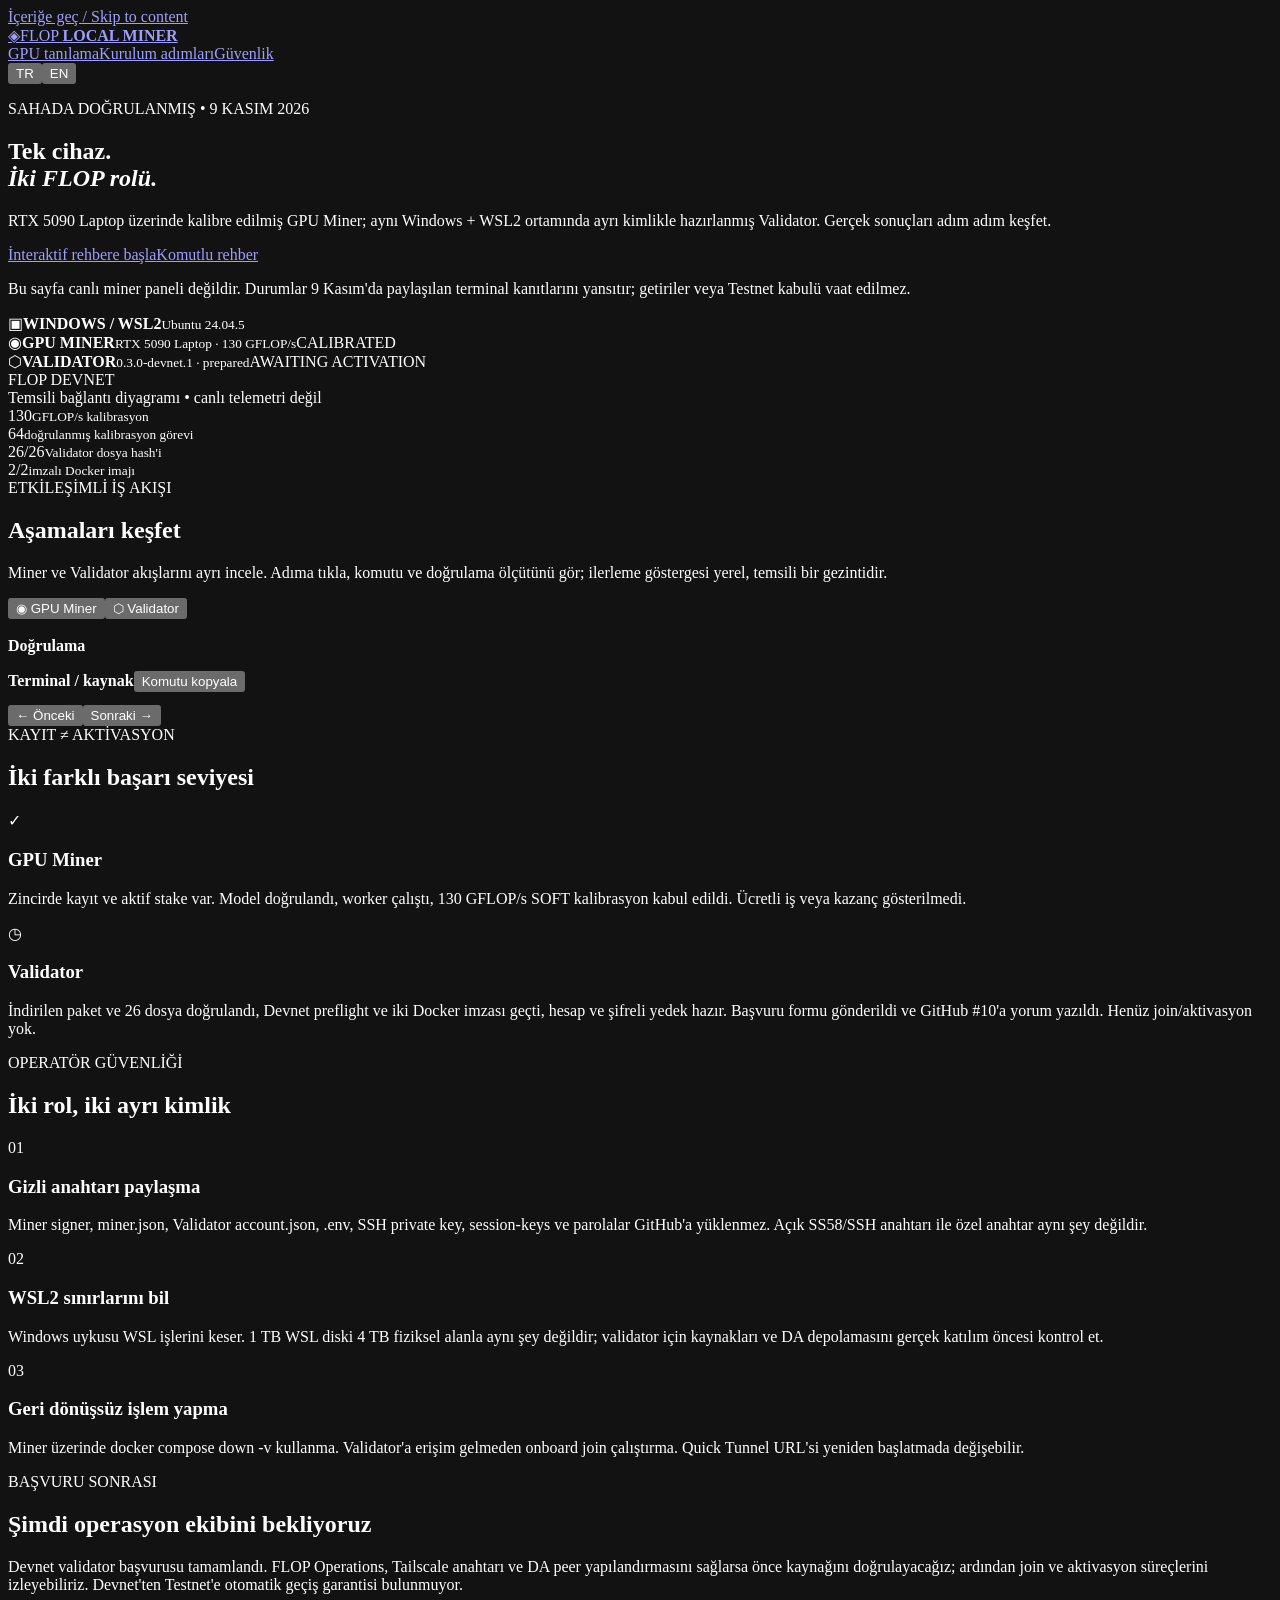
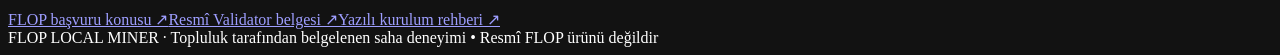
==== site/validator.html @ 60f732a5 "Add animated bilingual Miner and Validator operator journey" ====
<!doctype html>
<html lang="tr">
<head>
<meta charset="utf-8"><meta name="viewport" content="width=device-width,initial-scale=1">
<meta name="color-scheme" content="dark">
<meta name="description" content="FLOP Devnet Miner + Validator: doğrulanmış WSL2 kurulum süreci, animasyonlu iki dilli yol haritası, güvenli komutlar ve başvuru aşamaları.">
<title>FLOP Operator Journey · Miner + Validator</title>
<link rel="stylesheet" href="validator.css"><script defer src="validator.js"></script>
</head>
<body>
<a class="skip" href="#content">İçeriğe geç / Skip to content</a>
<header class="nav wrap">
  <a class="logo" href="../index.html" aria-label="FLOP Local Miner"><span class="symbol">◈</span>FLOP <b>LOCAL MINER</b></a>
  <nav aria-label="Site navigation"><a href="../index.html" data-tr="GPU tanılama" data-en="GPU diagnostics">GPU tanılama</a><a href="#journey" data-tr="Kurulum adımları" data-en="Setup steps">Kurulum adımları</a><a href="#security" data-tr="Güvenlik" data-en="Security">Güvenlik</a></nav>
  <div class="langs" role="group" aria-label="Language / Dil"><button type="button" id="tr" aria-pressed="true">TR</button><button type="button" id="en" aria-pressed="false">EN</button></div>
</header>
<main id="content">
<section class="hero wrap">
 <div class="hero-text">
 <p class="eyebrow"><span class="dot"></span><span data-tr="SAHADA DOĞRULANMIŞ • 9 KASIM 2026" data-en="FIELD EVIDENCE • NOV 9, 2026">SAHADA DOĞRULANMIŞ • 9 KASIM 2026</span></p>
 <h1><span data-tr="Tek cihaz." data-en="One machine.">Tek cihaz.</span><br><em data-tr="İki FLOP rolü." data-en="Two FLOP roles.">İki FLOP rolü.</em></h1>
 <p class="lede" data-tr="RTX 5090 Laptop üzerinde kalibre edilmiş GPU Miner; aynı Windows + WSL2 ortamında ayrı kimlikle hazırlanmış Validator. Gerçek sonuçları adım adım keşfet." data-en="A calibrated RTX 5090 Laptop GPU Miner and a separately identified Validator prepared on the same Windows + WSL2 host. Explore the actual steps and evidence.">RTX 5090 Laptop üzerinde kalibre edilmiş GPU Miner; aynı Windows + WSL2 ortamında ayrı kimlikle hazırlanmış Validator. Gerçek sonuçları adım adım keşfet.</p>
 <div class="actions"><a class="btn primary" href="#journey" data-tr="İnteraktif rehbere başla" data-en="Explore interactive guide">İnteraktif rehbere başla</a><a class="btn ghost" href="../docs/VALIDATOR-SETUP.tr.md" id="guide" data-tr="Komutlu rehber" data-en="Full command guide">Komutlu rehber</a></div>
 <p class="fine" data-tr="Bu sayfa canlı miner paneli değildir. Durumlar 9 Kasım'da paylaşılan terminal kanıtlarını yansıtır; getiriler veya Testnet kabulü vaat edilmez." data-en="This is not a live miner dashboard. Statuses reflect user-provided terminal evidence by Nov 9; neither earnings nor Testnet acceptance is promised.">Bu sayfa canlı miner paneli değildir. Durumlar 9 Kasım'da paylaşılan terminal kanıtlarını yansıtır; getiriler veya Testnet kabulü vaat edilmez.</p>
 </div>
 <div class="network-art" role="img" aria-label="Windows WSL2 flows into a GPU Miner and a separate Validator, with data paths to FLOP Devnet">
  <div class="constellation"></div>
  <div class="host node"><span class="node-icon">▣</span><b>WINDOWS / WSL2</b><small>Ubuntu 24.04.5</small></div>
  <div class="split"><span></span><span></span></div>
  <div class="operator-nodes"><div class="miner node"><span class="node-icon">◉</span><b>GPU MINER</b><small>RTX 5090 Laptop · 130 GFLOP/s</small><span class="node-state ready">CALIBRATED</span></div><div class="validator node"><span class="node-icon">⬡</span><b>VALIDATOR</b><small>0.3.0-devnet.1 · prepared</small><span class="node-state pending">AWAITING ACTIVATION</span></div></div>
  <div class="network-bottom"><span class="moving-packet"></span>FLOP DEVNET</div>
  <span class="art-foot" data-tr="Temsili bağlantı diyagramı • canlı telemetri değil" data-en="Illustrative data flow • not live telemetry">Temsili bağlantı diyagramı • canlı telemetri değil</span>
 </div>
</section>
<section class="metrics wrap" aria-label="Verified field metrics"><div><span>130</span><small>GFLOP/s <span data-tr="kalibrasyon" data-en="calibration">kalibrasyon</span></small></div><div><span>64</span><small data-tr="doğrulanmış kalibrasyon görevi" data-en="verified calibration jobs">doğrulanmış kalibrasyon görevi</small></div><div><span>26/26</span><small data-tr="Validator dosya hash'i" data-en="Validator package hashes">Validator dosya hash'i</small></div><div><span>2/2</span><small data-tr="imzalı Docker imajı" data-en="signed Docker images">imzalı Docker imajı</small></div></section>
<section class="wrap section" id="journey">
 <div class="heading"><span class="eyebrow" data-tr="ETKİLEŞİMLİ İŞ AKIŞI" data-en="INTERACTIVE WORKFLOW">ETKİLEŞİMLİ İŞ AKIŞI</span><h2 data-tr="Aşamaları keşfet" data-en="Explore the journey">Aşamaları keşfet</h2><p data-tr="Miner ve Validator akışlarını ayrı incele. Adıma tıkla, komutu ve doğrulama ölçütünü gör; ilerleme göstergesi yerel, temsili bir gezintidir." data-en="Explore Miner and Validator separately. Select a step to view commands and pass criteria. Progress is a local, illustrative walkthrough.">Miner ve Validator akışlarını ayrı incele. Adıma tıkla, komutu ve doğrulama ölçütünü gör; ilerleme göstergesi yerel, temsili bir gezintidir.</p></div>
 <div class="tabs" role="tablist" aria-label="Operator roles"><button role="tab" aria-selected="true" id="tab-miner" aria-controls="walkthrough" data-role="miner">◉ <span data-tr="GPU Miner" data-en="GPU Miner">GPU Miner</span></button><button role="tab" aria-selected="false" id="tab-validator" aria-controls="walkthrough" data-role="validator">⬡ <span data-tr="Validator" data-en="Validator">Validator</span></button></div>
 <div class="walkthrough" id="walkthrough">
   <aside class="timeline" aria-label="Setup steps"><ol id="step-list"></ol></aside>
   <article class="detail" aria-live="polite"><div class="detail-head"><span id="step-count"></span><span id="step-state"></span></div><h3 id="step-title"></h3><p id="step-desc"></p><div class="evidence"><strong data-tr="Doğrulama" data-en="Verification">Doğrulama</strong><p id="step-evidence"></p></div><div class="command-header"><strong data-tr="Terminal / kaynak" data-en="Terminal / reference">Terminal / kaynak</strong><button type="button" id="copy" data-tr="Komutu kopyala" data-en="Copy command">Komutu kopyala</button></div><pre><code id="step-code"></code></pre><div class="detail-foot"><a id="step-link" target="_blank" rel="noopener noreferrer"></a><div class="step-arrows"><button type="button" id="prev" data-tr="← Önceki" data-en="← Previous">← Önceki</button><button type="button" id="next" data-tr="Sonraki →" data-en="Next →">Sonraki →</button></div></div></article>
 </div>
</section>
<section class="section wrap difference"><div class="heading"><span class="eyebrow" data-tr="KAYIT ≠ AKTİVASYON" data-en="PREPARATION ≠ ACTIVATION">KAYIT ≠ AKTİVASYON</span><h2 data-tr="İki farklı başarı seviyesi" data-en="Two different proof levels">İki farklı başarı seviyesi</h2></div><div class="compare"><article><span class="flag green">✓</span><h3>GPU Miner</h3><p data-tr="Zincirde kayıt ve aktif stake var. Model doğrulandı, worker çalıştı, 130 GFLOP/s SOFT kalibrasyon kabul edildi. Ücretli iş veya kazanç gösterilmedi." data-en="On-chain registration and active stake, verified model, working worker and accepted 130 GFLOP/s SOFT calibration. Paid receipts and earnings were not demonstrated.">Zincirde kayıt ve aktif stake var. Model doğrulandı, worker çalıştı, 130 GFLOP/s SOFT kalibrasyon kabul edildi. Ücretli iş veya kazanç gösterilmedi.</p></article><article><span class="flag amber">◷</span><h3>Validator</h3><p data-tr="İndirilen paket ve 26 dosya doğrulandı, Devnet preflight ve iki Docker imzası geçti, hesap ve şifreli yedek hazır. Başvuru formu gönderildi ve GitHub #10'a yorum yazıldı. Henüz join/aktivasyon yok." data-en="Package and 26 file checksums verified, Devnet preflight and both Docker signatures passed, identity and encrypted backup prepared. Interest form submitted and GitHub #10 comment posted. No join or activation yet.">İndirilen paket ve 26 dosya doğrulandı, Devnet preflight ve iki Docker imzası geçti, hesap ve şifreli yedek hazır. Başvuru formu gönderildi ve GitHub #10'a yorum yazıldı. Henüz join/aktivasyon yok.</p></article></div></section>
<section class="wrap section security" id="security"><div class="heading"><span class="eyebrow" data-tr="OPERATÖR GÜVENLİĞİ" data-en="OPERATOR SECURITY">OPERATÖR GÜVENLİĞİ</span><h2 data-tr="İki rol, iki ayrı kimlik" data-en="Two roles, separate identities">İki rol, iki ayrı kimlik</h2></div><div class="safety-grid"><article><span>01</span><h3 data-tr="Gizli anahtarı paylaşma" data-en="Protect your secrets">Gizli anahtarı paylaşma</h3><p data-tr="Miner signer, miner.json, Validator account.json, .env, SSH private key, session-keys ve parolalar GitHub'a yüklenmez. Açık SS58/SSH anahtarı ile özel anahtar aynı şey değildir." data-en="Never commit miner signer, miner.json, validator account.json, .env, SSH private keys, session keys, or passwords. Public SS58/SSH keys are not private keys.">Miner signer, miner.json, Validator account.json, .env, SSH private key, session-keys ve parolalar GitHub'a yüklenmez. Açık SS58/SSH anahtarı ile özel anahtar aynı şey değildir.</p></article><article><span>02</span><h3 data-tr="WSL2 sınırlarını bil" data-en="Know WSL2 limits">WSL2 sınırlarını bil</h3><p data-tr="Windows uykusu WSL işlerini keser. 1 TB WSL diski 4 TB fiziksel alanla aynı şey değildir; validator için kaynakları ve DA depolamasını gerçek katılım öncesi kontrol et." data-en="Windows sleep interrupts WSL tasks. A 1 TB WSL filesystem is not the same as 4 TB of physical Windows storage. Check actual DA, memory and network resources before joining.">Windows uykusu WSL işlerini keser. 1 TB WSL diski 4 TB fiziksel alanla aynı şey değildir; validator için kaynakları ve DA depolamasını gerçek katılım öncesi kontrol et.</p></article><article><span>03</span><h3 data-tr="Geri dönüşsüz işlem yapma" data-en="Avoid destructive operations">Geri dönüşsüz işlem yapma</h3><p data-tr="Miner üzerinde docker compose down -v kullanma. Validator'a erişim gelmeden onboard join çalıştırma. Quick Tunnel URL'si yeniden başlatmada değişebilir." data-en="Never run docker compose down -v against the miner. Do not run onboard join before access is granted. Quick Tunnel hostnames may change on restart.">Miner üzerinde docker compose down -v kullanma. Validator'a erişim gelmeden onboard join çalıştırma. Quick Tunnel URL'si yeniden başlatmada değişebilir.</p></article></div></section>
<section class="closing wrap"><div><span class="eyebrow" data-tr="BAŞVURU SONRASI" data-en="AFTER APPLICATION">BAŞVURU SONRASI</span><h2 data-tr="Şimdi operasyon ekibini bekliyoruz" data-en="Next: operator-assisted enrollment">Şimdi operasyon ekibini bekliyoruz</h2><p data-tr="Devnet validator başvurusu tamamlandı. FLOP Operations, Tailscale anahtarı ve DA peer yapılandırmasını sağlarsa önce kaynağını doğrulayacağız; ardından join ve aktivasyon süreçlerini izleyebiliriz. Devnet'ten Testnet'e otomatik geçiş garantisi bulunmuyor." data-en="The Devnet validator application is submitted. If FLOP Operations provides Tailscale access and DA peers, verify provenance before joining. Devnet preparation does not guarantee Testnet enrollment.">Devnet validator başvurusu tamamlandı. FLOP Operations, Tailscale anahtarı ve DA peer yapılandırmasını sağlarsa önce kaynağını doğrulayacağız; ardından join ve aktivasyon süreçlerini izleyebiliriz. Devnet'ten Testnet'e otomatik geçiş garantisi bulunmuyor.</p></div><div class="cta"><a class="btn primary" href="https://github.com/flop-labs/network/issues/10" target="_blank" rel="noopener noreferrer" data-tr="FLOP başvuru konusu ↗" data-en="FLOP onboarding issue ↗">FLOP başvuru konusu ↗</a><a class="btn ghost" href="https://docs.flop.network/docs/run-validator" target="_blank" rel="noopener noreferrer" data-tr="Resmî Validator belgesi ↗" data-en="Official Validator docs ↗">Resmî Validator belgesi ↗</a><a class="btn ghost" href="../docs/VALIDATOR-SETUP.tr.md" id="closing-guide" data-tr="Yazılı kurulum rehberi ↗" data-en="Written setup guide ↗">Yazılı kurulum rehberi ↗</a></div></section>
</main><footer class="wrap">FLOP LOCAL MINER · <span data-tr="Topluluk tarafından belgelenen saha deneyimi • Resmî FLOP ürünü değildir" data-en="Community-documented field experience • Not an official FLOP product">Topluluk tarafından belgelenen saha deneyimi • Resmî FLOP ürünü değildir</span></footer>
</body></html>
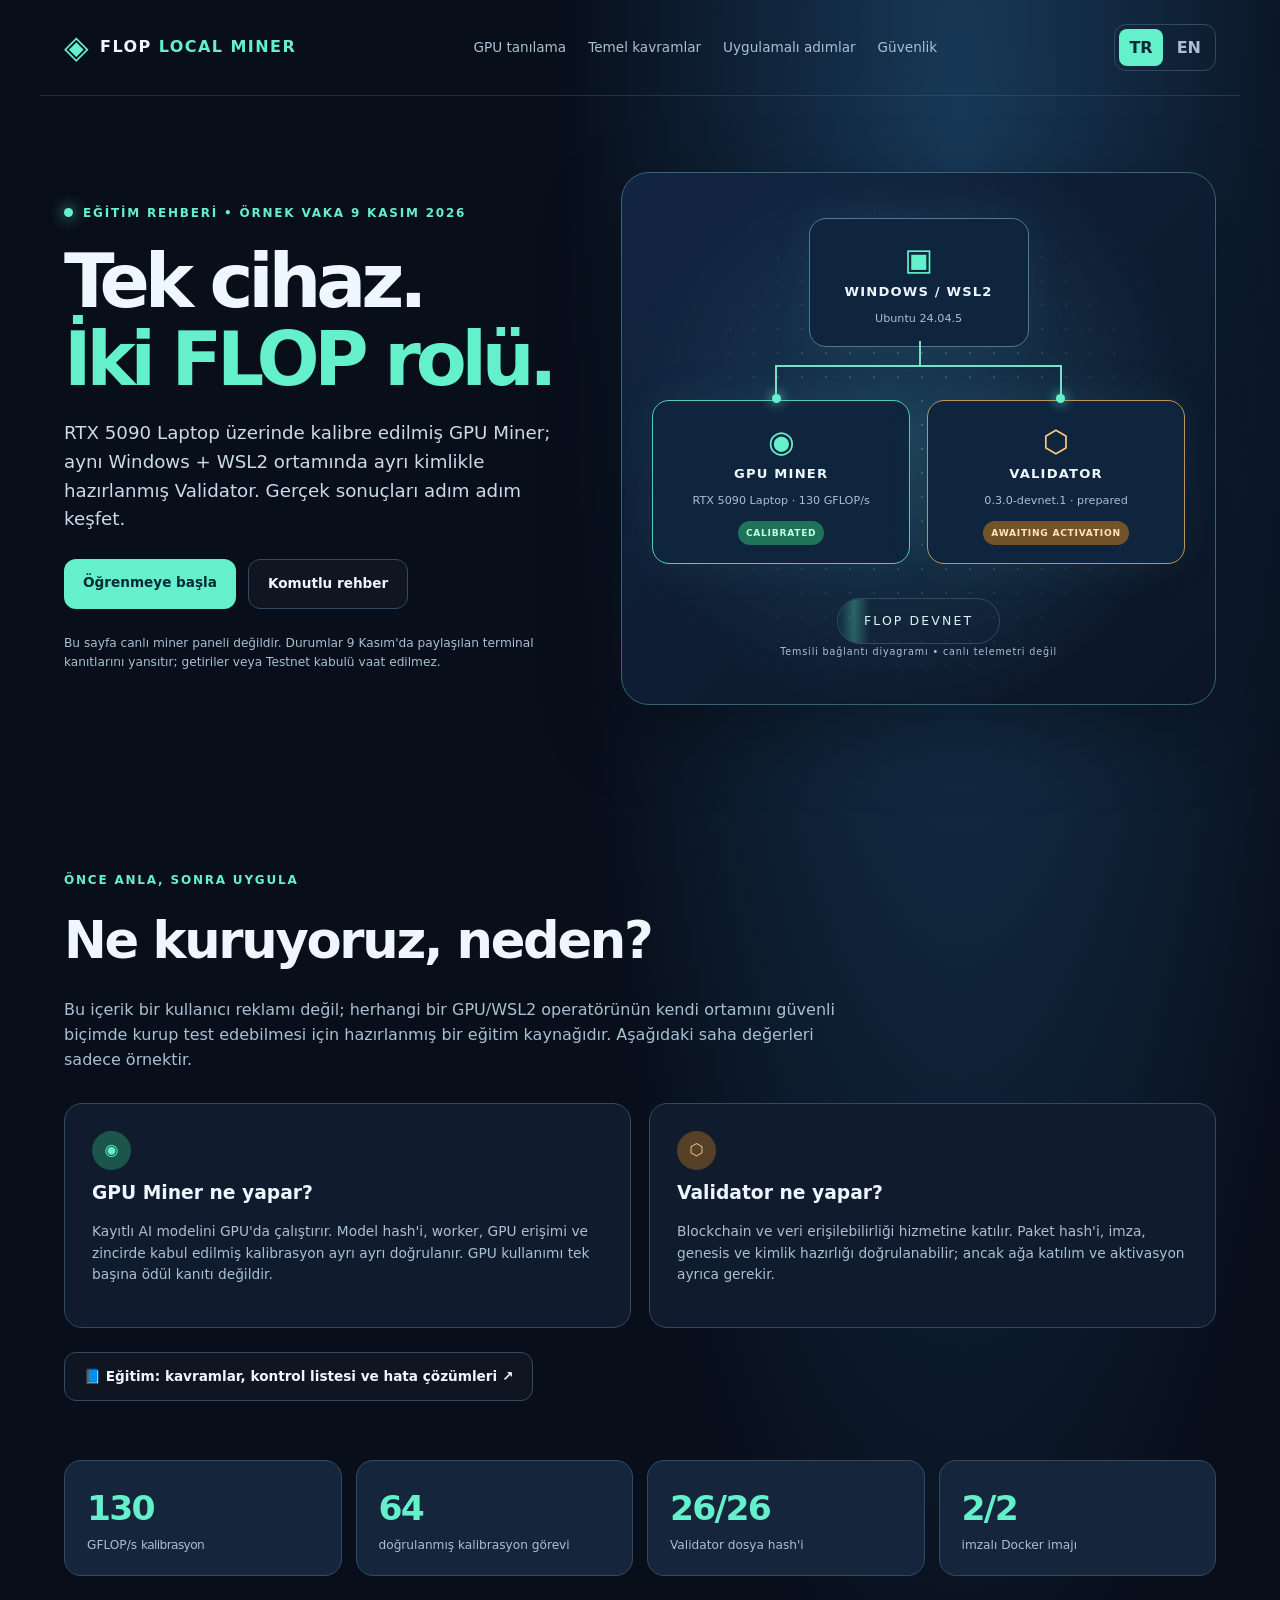
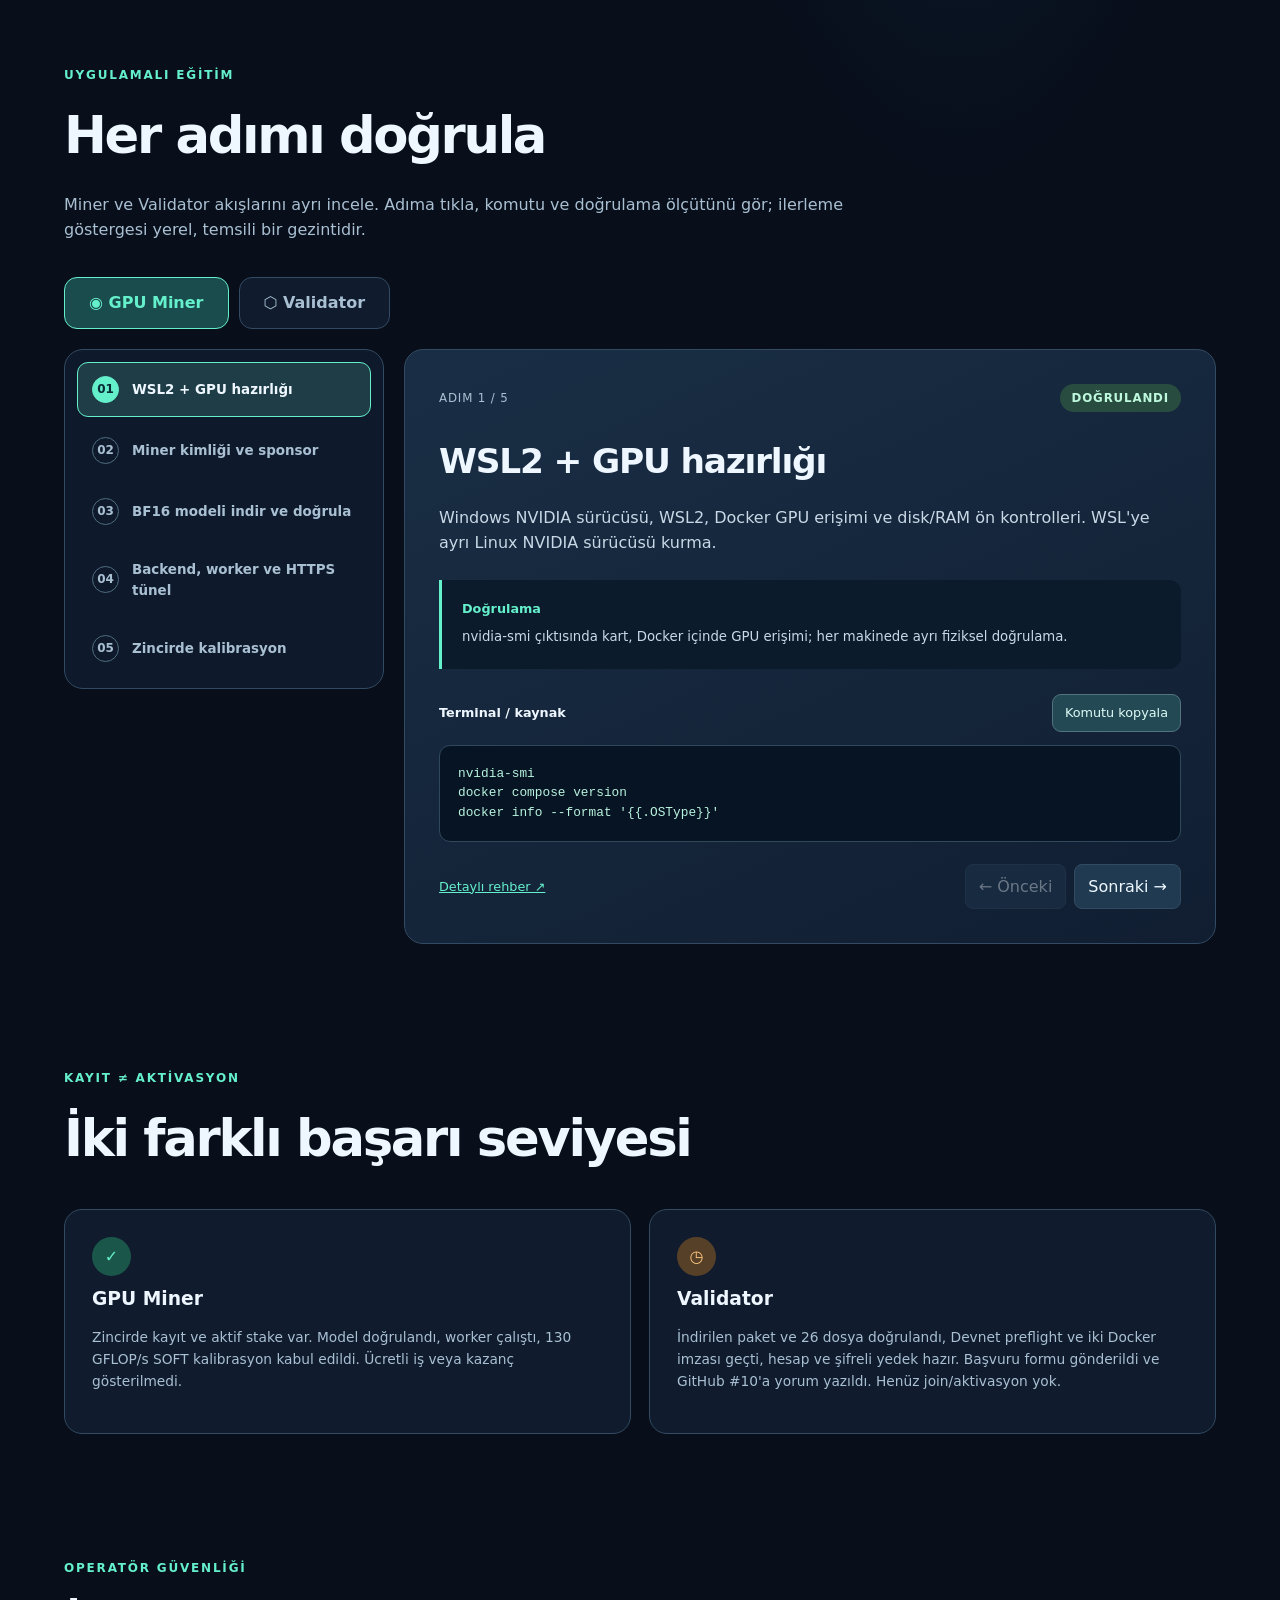
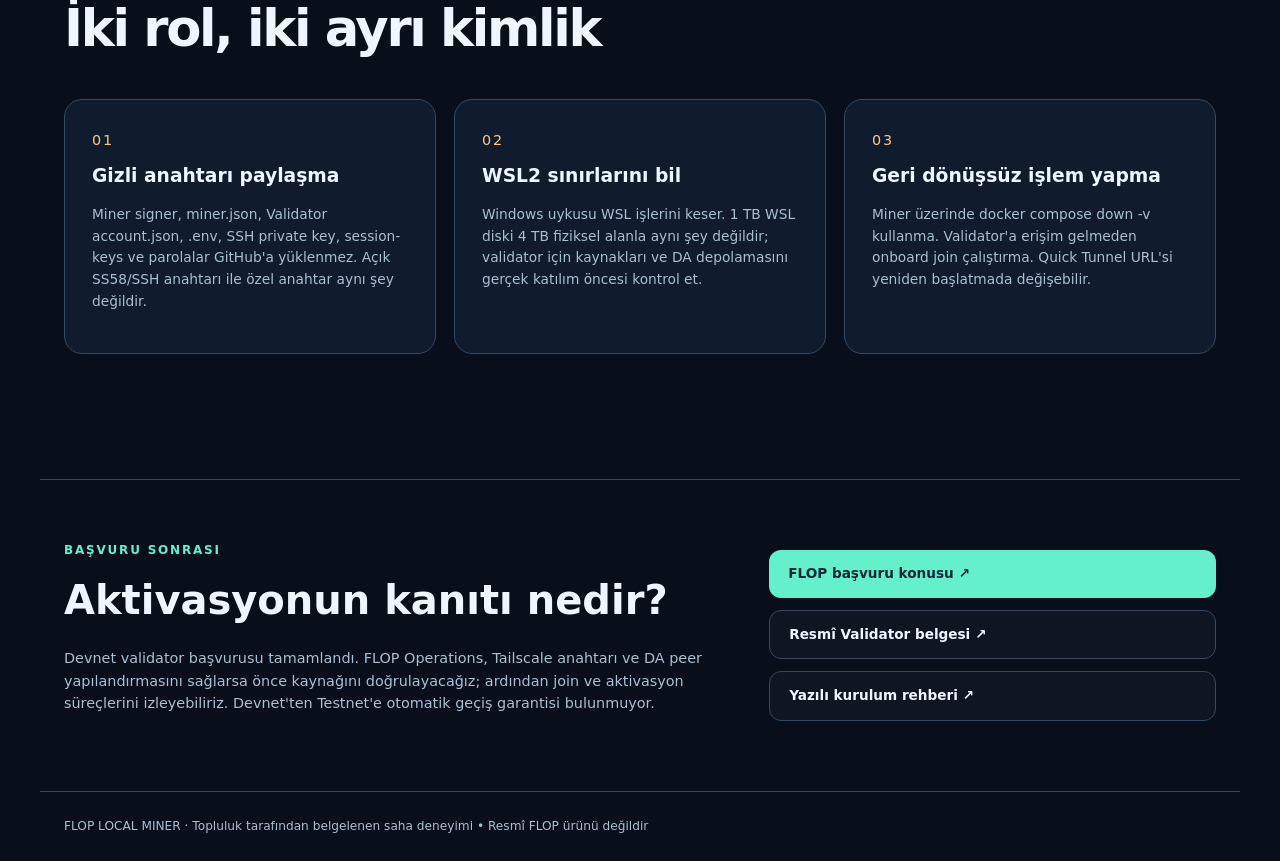
==== commit 1e3e6de3: "Reframe homepage and interactive journey as practical education" ====
--- a/site/validator.html
+++ b/site/validator.html
@@ -11,16 +11,16 @@
 <a class="skip" href="#content">İçeriğe geç / Skip to content</a>
 <header class="nav wrap">
   <a class="logo" href="../index.html" aria-label="FLOP Local Miner"><span class="symbol">◈</span>FLOP <b>LOCAL MINER</b></a>
-  <nav aria-label="Site navigation"><a href="../index.html" data-tr="GPU tanılama" data-en="GPU diagnostics">GPU tanılama</a><a href="#journey" data-tr="Kurulum adımları" data-en="Setup steps">Kurulum adımları</a><a href="#security" data-tr="Güvenlik" data-en="Security">Güvenlik</a></nav>
+  <nav aria-label="Site navigation"><a href="../index.html" data-tr="GPU tanılama" data-en="GPU diagnostics">GPU tanılama</a><a href="#concepts" data-tr="Temel kavramlar" data-en="Core concepts">Temel kavramlar</a><a href="#journey" data-tr="Uygulamalı adımlar" data-en="Practical steps">Uygulamalı adımlar</a><a href="#security" data-tr="Güvenlik" data-en="Security">Güvenlik</a></nav>
   <div class="langs" role="group" aria-label="Language / Dil"><button type="button" id="tr" aria-pressed="true">TR</button><button type="button" id="en" aria-pressed="false">EN</button></div>
 </header>
 <main id="content">
 <section class="hero wrap">
  <div class="hero-text">
- <p class="eyebrow"><span class="dot"></span><span data-tr="SAHADA DOĞRULANMIŞ • 9 KASIM 2026" data-en="FIELD EVIDENCE • NOV 9, 2026">SAHADA DOĞRULANMIŞ • 9 KASIM 2026</span></p>
+ <p class="eyebrow"><span class="dot"></span><span data-tr="EĞİTİM REHBERİ • ÖRNEK VAKA 9 KASIM 2026" data-en="LEARNING GUIDE • FIELD EXAMPLE NOV 9, 2026">SAHADA DOĞRULANMIŞ • 9 KASIM 2026</span></p>
  <h1><span data-tr="Tek cihaz." data-en="One machine.">Tek cihaz.</span><br><em data-tr="İki FLOP rolü." data-en="Two FLOP roles.">İki FLOP rolü.</em></h1>
  <p class="lede" data-tr="RTX 5090 Laptop üzerinde kalibre edilmiş GPU Miner; aynı Windows + WSL2 ortamında ayrı kimlikle hazırlanmış Validator. Gerçek sonuçları adım adım keşfet." data-en="A calibrated RTX 5090 Laptop GPU Miner and a separately identified Validator prepared on the same Windows + WSL2 host. Explore the actual steps and evidence.">RTX 5090 Laptop üzerinde kalibre edilmiş GPU Miner; aynı Windows + WSL2 ortamında ayrı kimlikle hazırlanmış Validator. Gerçek sonuçları adım adım keşfet.</p>
- <div class="actions"><a class="btn primary" href="#journey" data-tr="İnteraktif rehbere başla" data-en="Explore interactive guide">İnteraktif rehbere başla</a><a class="btn ghost" href="../docs/VALIDATOR-SETUP.tr.md" id="guide" data-tr="Komutlu rehber" data-en="Full command guide">Komutlu rehber</a></div>
+ <div class="actions"><a class="btn primary" href="#journey" data-tr="Öğrenmeye başla" data-en="Start learning">İnteraktif rehbere başla</a><a class="btn ghost" href="../docs/VALIDATOR-SETUP.tr.md" id="guide" data-tr="Komutlu rehber" data-en="Full command guide">Komutlu rehber</a></div>
  <p class="fine" data-tr="Bu sayfa canlı miner paneli değildir. Durumlar 9 Kasım'da paylaşılan terminal kanıtlarını yansıtır; getiriler veya Testnet kabulü vaat edilmez." data-en="This is not a live miner dashboard. Statuses reflect user-provided terminal evidence by Nov 9; neither earnings nor Testnet acceptance is promised.">Bu sayfa canlı miner paneli değildir. Durumlar 9 Kasım'da paylaşılan terminal kanıtlarını yansıtır; getiriler veya Testnet kabulü vaat edilmez.</p>
  </div>
  <div class="network-art" role="img" aria-label="Windows WSL2 flows into a GPU Miner and a separate Validator, with data paths to FLOP Devnet">
@@ -32,9 +32,10 @@
   <span class="art-foot" data-tr="Temsili bağlantı diyagramı • canlı telemetri değil" data-en="Illustrative data flow • not live telemetry">Temsili bağlantı diyagramı • canlı telemetri değil</span>
  </div>
 </section>
+<section class="wrap section" id="concepts"><div class="heading"><span class="eyebrow" data-tr="ÖNCE ANLA, SONRA UYGULA" data-en="UNDERSTAND BEFORE RUNNING">ÖNCE ANLA, SONRA UYGULA</span><h2 data-tr="Ne kuruyoruz, neden?" data-en="What are we building, and why?">Ne kuruyoruz, neden?</h2><p data-tr="Bu içerik bir kullanıcı reklamı değil; herhangi bir GPU/WSL2 operatörünün kendi ortamını güvenli biçimde kurup test edebilmesi için hazırlanmış bir eğitim kaynağıdır. Aşağıdaki saha değerleri sadece örnektir." data-en="This is an educational resource for any GPU/WSL2 operator, not an advertisement. Learn the rationale, safety, steps and tests. The sample metrics below come from one dated field example.">Bu içerik bir kullanıcı reklamı değil; herhangi bir GPU/WSL2 operatörünün kendi ortamını güvenli biçimde kurup test edebilmesi için hazırlanmış bir eğitim kaynağıdır. Aşağıdaki saha değerleri sadece örnektir.</p></div><div class="compare"><article><span class="flag green">◉</span><h3 data-tr="GPU Miner ne yapar?" data-en="What does a GPU Miner do?">GPU Miner ne yapar?</h3><p data-tr="Kayıtlı AI modelini GPU'da çalıştırır. Model hash'i, worker, GPU erişimi ve zincirde kabul edilmiş kalibrasyon ayrı ayrı doğrulanır. GPU kullanımı tek başına ödül kanıtı değildir." data-en="Runs a registered AI model on GPU. Model hash, worker, GPU access and finalized calibration each require separate proof. GPU activity alone is not evidence of rewards.">Kayıtlı AI modelini GPU'da çalıştırır. Model hash'i, worker, GPU erişimi ve zincirde kabul edilmiş kalibrasyon ayrı ayrı doğrulanır. GPU kullanımı tek başına ödül kanıtı değildir.</p></article><article><span class="flag amber">⬡</span><h3 data-tr="Validator ne yapar?" data-en="What does a Validator do?">Validator ne yapar?</h3><p data-tr="Blockchain ve veri erişilebilirliği hizmetine katılır. Paket hash'i, imza, genesis ve kimlik hazırlığı doğrulanabilir; ancak ağa katılım ve aktivasyon ayrıca gerekir." data-en="Participates in blockchain and data availability services. Package integrity, signatures, genesis and identity can be verified before joining; actual activation is a separate gate.">Blockchain ve veri erişilebilirliği hizmetine katılır. Paket hash'i, imza, genesis ve kimlik hazırlığı doğrulanabilir; ancak ağa katılım ve aktivasyon ayrıca gerekir.</p></article></div><p style="margin-top:1.5rem"><a class="btn ghost" id="learning-link" href="../docs/LEARNING-PATH.tr.md" data-tr="📘 Eğitim: kavramlar, kontrol listesi ve hata çözümleri ↗" data-en="📘 Learn: concepts, checks and troubleshooting ↗">📘 Eğitim: kavramlar, kontrol listesi ve hata çözümleri ↗</a></p></section>
 <section class="metrics wrap" aria-label="Verified field metrics"><div><span>130</span><small>GFLOP/s <span data-tr="kalibrasyon" data-en="calibration">kalibrasyon</span></small></div><div><span>64</span><small data-tr="doğrulanmış kalibrasyon görevi" data-en="verified calibration jobs">doğrulanmış kalibrasyon görevi</small></div><div><span>26/26</span><small data-tr="Validator dosya hash'i" data-en="Validator package hashes">Validator dosya hash'i</small></div><div><span>2/2</span><small data-tr="imzalı Docker imajı" data-en="signed Docker images">imzalı Docker imajı</small></div></section>
 <section class="wrap section" id="journey">
- <div class="heading"><span class="eyebrow" data-tr="ETKİLEŞİMLİ İŞ AKIŞI" data-en="INTERACTIVE WORKFLOW">ETKİLEŞİMLİ İŞ AKIŞI</span><h2 data-tr="Aşamaları keşfet" data-en="Explore the journey">Aşamaları keşfet</h2><p data-tr="Miner ve Validator akışlarını ayrı incele. Adıma tıkla, komutu ve doğrulama ölçütünü gör; ilerleme göstergesi yerel, temsili bir gezintidir." data-en="Explore Miner and Validator separately. Select a step to view commands and pass criteria. Progress is a local, illustrative walkthrough.">Miner ve Validator akışlarını ayrı incele. Adıma tıkla, komutu ve doğrulama ölçütünü gör; ilerleme göstergesi yerel, temsili bir gezintidir.</p></div>
+ <div class="heading"><span class="eyebrow" data-tr="UYGULAMALI EĞİTİM" data-en="HANDS-ON LEARNING">ETKİLEŞİMLİ İŞ AKIŞI</span><h2 data-tr="Her adımı doğrula" data-en="Verify each step">Aşamaları keşfet</h2><p data-tr="Miner ve Validator akışlarını ayrı incele. Adıma tıkla, komutu ve doğrulama ölçütünü gör; ilerleme göstergesi yerel, temsili bir gezintidir." data-en="Explore Miner and Validator separately. Select a step to view commands and pass criteria. Progress is a local, illustrative walkthrough.">Miner ve Validator akışlarını ayrı incele. Adıma tıkla, komutu ve doğrulama ölçütünü gör; ilerleme göstergesi yerel, temsili bir gezintidir.</p></div>
  <div class="tabs" role="tablist" aria-label="Operator roles"><button role="tab" aria-selected="true" id="tab-miner" aria-controls="walkthrough" data-role="miner">◉ <span data-tr="GPU Miner" data-en="GPU Miner">GPU Miner</span></button><button role="tab" aria-selected="false" id="tab-validator" aria-controls="walkthrough" data-role="validator">⬡ <span data-tr="Validator" data-en="Validator">Validator</span></button></div>
  <div class="walkthrough" id="walkthrough">
    <aside class="timeline" aria-label="Setup steps"><ol id="step-list"></ol></aside>
@@ -43,6 +44,6 @@
 </section>
 <section class="section wrap difference"><div class="heading"><span class="eyebrow" data-tr="KAYIT ≠ AKTİVASYON" data-en="PREPARATION ≠ ACTIVATION">KAYIT ≠ AKTİVASYON</span><h2 data-tr="İki farklı başarı seviyesi" data-en="Two different proof levels">İki farklı başarı seviyesi</h2></div><div class="compare"><article><span class="flag green">✓</span><h3>GPU Miner</h3><p data-tr="Zincirde kayıt ve aktif stake var. Model doğrulandı, worker çalıştı, 130 GFLOP/s SOFT kalibrasyon kabul edildi. Ücretli iş veya kazanç gösterilmedi." data-en="On-chain registration and active stake, verified model, working worker and accepted 130 GFLOP/s SOFT calibration. Paid receipts and earnings were not demonstrated.">Zincirde kayıt ve aktif stake var. Model doğrulandı, worker çalıştı, 130 GFLOP/s SOFT kalibrasyon kabul edildi. Ücretli iş veya kazanç gösterilmedi.</p></article><article><span class="flag amber">◷</span><h3>Validator</h3><p data-tr="İndirilen paket ve 26 dosya doğrulandı, Devnet preflight ve iki Docker imzası geçti, hesap ve şifreli yedek hazır. Başvuru formu gönderildi ve GitHub #10'a yorum yazıldı. Henüz join/aktivasyon yok." data-en="Package and 26 file checksums verified, Devnet preflight and both Docker signatures passed, identity and encrypted backup prepared. Interest form submitted and GitHub #10 comment posted. No join or activation yet.">İndirilen paket ve 26 dosya doğrulandı, Devnet preflight ve iki Docker imzası geçti, hesap ve şifreli yedek hazır. Başvuru formu gönderildi ve GitHub #10'a yorum yazıldı. Henüz join/aktivasyon yok.</p></article></div></section>
 <section class="wrap section security" id="security"><div class="heading"><span class="eyebrow" data-tr="OPERATÖR GÜVENLİĞİ" data-en="OPERATOR SECURITY">OPERATÖR GÜVENLİĞİ</span><h2 data-tr="İki rol, iki ayrı kimlik" data-en="Two roles, separate identities">İki rol, iki ayrı kimlik</h2></div><div class="safety-grid"><article><span>01</span><h3 data-tr="Gizli anahtarı paylaşma" data-en="Protect your secrets">Gizli anahtarı paylaşma</h3><p data-tr="Miner signer, miner.json, Validator account.json, .env, SSH private key, session-keys ve parolalar GitHub'a yüklenmez. Açık SS58/SSH anahtarı ile özel anahtar aynı şey değildir." data-en="Never commit miner signer, miner.json, validator account.json, .env, SSH private keys, session keys, or passwords. Public SS58/SSH keys are not private keys.">Miner signer, miner.json, Validator account.json, .env, SSH private key, session-keys ve parolalar GitHub'a yüklenmez. Açık SS58/SSH anahtarı ile özel anahtar aynı şey değildir.</p></article><article><span>02</span><h3 data-tr="WSL2 sınırlarını bil" data-en="Know WSL2 limits">WSL2 sınırlarını bil</h3><p data-tr="Windows uykusu WSL işlerini keser. 1 TB WSL diski 4 TB fiziksel alanla aynı şey değildir; validator için kaynakları ve DA depolamasını gerçek katılım öncesi kontrol et." data-en="Windows sleep interrupts WSL tasks. A 1 TB WSL filesystem is not the same as 4 TB of physical Windows storage. Check actual DA, memory and network resources before joining.">Windows uykusu WSL işlerini keser. 1 TB WSL diski 4 TB fiziksel alanla aynı şey değildir; validator için kaynakları ve DA depolamasını gerçek katılım öncesi kontrol et.</p></article><article><span>03</span><h3 data-tr="Geri dönüşsüz işlem yapma" data-en="Avoid destructive operations">Geri dönüşsüz işlem yapma</h3><p data-tr="Miner üzerinde docker compose down -v kullanma. Validator'a erişim gelmeden onboard join çalıştırma. Quick Tunnel URL'si yeniden başlatmada değişebilir." data-en="Never run docker compose down -v against the miner. Do not run onboard join before access is granted. Quick Tunnel hostnames may change on restart.">Miner üzerinde docker compose down -v kullanma. Validator'a erişim gelmeden onboard join çalıştırma. Quick Tunnel URL'si yeniden başlatmada değişebilir.</p></article></div></section>
-<section class="closing wrap"><div><span class="eyebrow" data-tr="BAŞVURU SONRASI" data-en="AFTER APPLICATION">BAŞVURU SONRASI</span><h2 data-tr="Şimdi operasyon ekibini bekliyoruz" data-en="Next: operator-assisted enrollment">Şimdi operasyon ekibini bekliyoruz</h2><p data-tr="Devnet validator başvurusu tamamlandı. FLOP Operations, Tailscale anahtarı ve DA peer yapılandırmasını sağlarsa önce kaynağını doğrulayacağız; ardından join ve aktivasyon süreçlerini izleyebiliriz. Devnet'ten Testnet'e otomatik geçiş garantisi bulunmuyor." data-en="The Devnet validator application is submitted. If FLOP Operations provides Tailscale access and DA peers, verify provenance before joining. Devnet preparation does not guarantee Testnet enrollment.">Devnet validator başvurusu tamamlandı. FLOP Operations, Tailscale anahtarı ve DA peer yapılandırmasını sağlarsa önce kaynağını doğrulayacağız; ardından join ve aktivasyon süreçlerini izleyebiliriz. Devnet'ten Testnet'e otomatik geçiş garantisi bulunmuyor.</p></div><div class="cta"><a class="btn primary" href="https://github.com/flop-labs/network/issues/10" target="_blank" rel="noopener noreferrer" data-tr="FLOP başvuru konusu ↗" data-en="FLOP onboarding issue ↗">FLOP başvuru konusu ↗</a><a class="btn ghost" href="https://docs.flop.network/docs/run-validator" target="_blank" rel="noopener noreferrer" data-tr="Resmî Validator belgesi ↗" data-en="Official Validator docs ↗">Resmî Validator belgesi ↗</a><a class="btn ghost" href="../docs/VALIDATOR-SETUP.tr.md" id="closing-guide" data-tr="Yazılı kurulum rehberi ↗" data-en="Written setup guide ↗">Yazılı kurulum rehberi ↗</a></div></section>
+<section class="closing wrap"><div><span class="eyebrow" data-tr="BAŞVURU SONRASI" data-en="AFTER APPLICATION">BAŞVURU SONRASI</span><h2 data-tr="Aktivasyonun kanıtı nedir?" data-en="What proves activation?">Şimdi operasyon ekibini bekliyoruz</h2><p data-tr="Devnet validator başvurusu tamamlandı. FLOP Operations, Tailscale anahtarı ve DA peer yapılandırmasını sağlarsa önce kaynağını doğrulayacağız; ardından join ve aktivasyon süreçlerini izleyebiliriz. Devnet'ten Testnet'e otomatik geçiş garantisi bulunmuyor." data-en="The Devnet validator application is submitted. If FLOP Operations provides Tailscale access and DA peers, verify provenance before joining. Devnet preparation does not guarantee Testnet enrollment.">Devnet validator başvurusu tamamlandı. FLOP Operations, Tailscale anahtarı ve DA peer yapılandırmasını sağlarsa önce kaynağını doğrulayacağız; ardından join ve aktivasyon süreçlerini izleyebiliriz. Devnet'ten Testnet'e otomatik geçiş garantisi bulunmuyor.</p></div><div class="cta"><a class="btn primary" href="https://github.com/flop-labs/network/issues/10" target="_blank" rel="noopener noreferrer" data-tr="FLOP başvuru konusu ↗" data-en="FLOP onboarding issue ↗">FLOP başvuru konusu ↗</a><a class="btn ghost" href="https://docs.flop.network/docs/run-validator" target="_blank" rel="noopener noreferrer" data-tr="Resmî Validator belgesi ↗" data-en="Official Validator docs ↗">Resmî Validator belgesi ↗</a><a class="btn ghost" href="../docs/VALIDATOR-SETUP.tr.md" id="closing-guide" data-tr="Yazılı kurulum rehberi ↗" data-en="Written setup guide ↗">Yazılı kurulum rehberi ↗</a></div></section>
 </main><footer class="wrap">FLOP LOCAL MINER · <span data-tr="Topluluk tarafından belgelenen saha deneyimi • Resmî FLOP ürünü değildir" data-en="Community-documented field experience • Not an official FLOP product">Topluluk tarafından belgelenen saha deneyimi • Resmî FLOP ürünü değildir</span></footer>
 </body></html>
--- a/site/validator.css
+++ b/site/validator.css
@@ -0,0 +1 @@
+:root{--bg:#080e1a;--card:#101b2e;--card2:#15243b;--ink:#eef7ff;--muted:#a9c0d3;--line:#324b62;--mint:#65f0cc;--gold:#ffc781;--blue:#87b7ff;font-family:Inter,Segoe UI,system-ui,sans-serif;color-scheme:dark}*{box-sizing:border-box}html{scroll-behavior:smooth;scroll-padding-top:2rem}body{margin:0;background:radial-gradient(ellipse at 75% 3%,#173958 0%,transparent 30%),var(--bg);color:var(--ink);line-height:1.58}a{color:inherit}button{font:inherit;cursor:pointer}button:focus-visible,a:focus-visible{outline:3px solid var(--gold);outline-offset:4px}.wrap{max-width:1200px;margin:auto;padding-inline:24px}.skip{position:absolute;top:-80px;left:1rem;background:var(--mint);color:#02182a;padding:.5rem;z-index:9}.skip:focus{top:1rem}.nav{display:flex;justify-content:space-between;align-items:center;gap:18px;padding-block:22px;border-bottom:1px solid #43607f66}.logo{text-decoration:none;letter-spacing:.09em;font-weight:650;white-space:nowrap}.logo b,.symbol{color:var(--mint)}.symbol{font-size:2rem;vertical-align:middle;margin-right:10px}.nav nav{display:flex;gap:22px;flex-wrap:wrap}.nav nav a{font-size:.85rem;text-decoration:none;color:var(--muted)}.nav nav a:hover{color:var(--mint)}.langs{display:flex;gap:4px;border:1px solid var(--line);padding:4px;border-radius:12px}.langs button{border:0;color:var(--muted);background:none;padding:6px 10px;border-radius:8px;font-weight:bold}.langs button[aria-pressed=true]{background:var(--mint);color:#09263c}.hero{display:grid;grid-template-columns:1fr 1.15fr;align-items:center;gap:40px;min-height:610px;padding-block:76px}.eyebrow{display:block;font-size:.75rem;letter-spacing:.15em;font-weight:750;color:var(--mint);text-transform:uppercase}.dot{display:inline-block;width:9px;height:9px;border-radius:50%;background:var(--mint);box-shadow:0 0 15px var(--mint);animation:blink 2.5s infinite;margin-right:10px}.hero h1{font-size:clamp(3.2rem,5.8vw,5.9rem);line-height:1.05;letter-spacing:-.07em;margin:20px 0}.hero h1 em{font-style:normal;color:var(--mint)}.lede{font-size:1.14rem;color:#cbdbe8;max-width:580px}.fine{font-size:.76rem;color:var(--muted);max-width:550px}.actions,.cta{display:flex;gap:12px;flex-wrap:wrap;margin-block:25px}.btn{display:inline-flex;padding:13px 19px;border-radius:12px;font-size:.85rem;font-weight:750;text-decoration:none;transition:transform .2s}.btn:hover{transform:translateY(-3px)}.primary{background:var(--mint);color:#0a2836}.ghost{border:1px solid var(--line);background:#ffffff08}.network-art{position:relative;isolation:isolate;min-height:500px;padding:45px 30px;background:radial-gradient(circle at 48% 48%,#1f4861bb,transparent 70%),linear-gradient(135deg,#122541,#0b1525);border:1px solid #3a6277;border-radius:28px;display:flex;flex-direction:column;align-items:center;justify-content:space-between;overflow:hidden;box-shadow:0 26px 80px #0005}.constellation{position:absolute;inset:0;z-index:-1;opacity:.5;background-image:radial-gradient(#5d96bc 1px,transparent 1px);background-size:24px 24px;mask-image:radial-gradient(circle,black,transparent 70%)}.node{border-radius:17px;padding:18px 20px;text-align:center;border:1px solid #4c7b92;background:#0f253d;box-shadow:0 0 45px #52bfc015;min-width:170px}.node b{display:block;letter-spacing:.09em;font-size:.82rem}.node small{display:block;color:var(--muted);font-size:.7rem;margin-top:7px}.node-icon{display:block;font-size:1.9rem;color:var(--mint);line-height:1.5;animation:float 4s ease-in-out infinite}.host{min-width:220px}.split{width:54%;height:35px;border-top:2px solid #78dec5;border-left:2px solid #78dec5;border-right:2px solid #78dec5;position:relative;margin-top:18px}.split:before{content:'';position:absolute;width:2px;height:26px;left:50%;top:-26px;background:#78dec5}.split span{position:absolute;width:9px;height:9px;background:var(--mint);border-radius:50%;bottom:-3px;box-shadow:0 0 12px var(--mint);animation:blink 2s infinite}.split span:first-child{left:-5px}.split span:last-child{right:-5px;animation-delay:1s}.operator-nodes{display:grid;grid-template-columns:1fr 1fr;gap:17px;width:100%}.miner{border-color:#52cbb5}.validator{border-color:#ba9458}.validator .node-icon{color:var(--gold);animation-delay:1.5s}.node-state{display:inline-block;font-size:.57rem;font-weight:900;letter-spacing:.08em;padding:5px 8px;border-radius:20px;margin-top:11px}.ready{background:#1f7359;color:#c0ffe5}.pending{background:#73532a;color:#ffe6b7}.network-bottom{position:relative;border:1px solid var(--line);border-radius:40px;color:#d8f7f3;letter-spacing:.17em;font-size:.78rem;padding:12px 26px;margin-top:34px;overflow:hidden}.moving-packet{position:absolute;top:0;left:0;width:20%;height:100%;background:linear-gradient(90deg,transparent,#58e0bd55,transparent);animation:travel 3s linear infinite}.art-foot{font-size:.6rem;letter-spacing:.09em;color:var(--muted);text-align:center}.metrics{display:grid;grid-template-columns:repeat(4,1fr);margin-top:8px;gap:14px}.metrics>div{border:1px solid var(--line);background:#15253c;padding:20px 22px;border-radius:17px}.metrics span:first-child{font-size:clamp(1.5rem,2.7vw,2.2rem);color:var(--mint);font-weight:800;letter-spacing:-.05em}.metrics small{display:block;color:var(--muted);font-size:.76rem}.metrics small span{font-size:inherit!important;color:inherit!important;font-weight:inherit!important}.section{padding-block:90px 35px}.heading{max-width:800px;margin-bottom:30px}.heading h2{font-size:clamp(2rem,4vw,3.2rem);letter-spacing:-.045em;margin:10px 0}.heading p{color:var(--muted)}.tabs{display:flex;gap:10px;margin:35px 0 20px}.tabs button{padding:12px 24px;background:var(--card);border:1px solid var(--line);border-radius:13px;font-weight:700;color:var(--muted)}.tabs button[aria-selected=true]{background:#1b4c4d;color:var(--mint);border-color:var(--mint)}.walkthrough{display:grid;grid-template-columns:320px 1fr;gap:20px;align-items:start}.timeline{background:#0e1a2c;border:1px solid var(--line);border-radius:19px;padding:12px}.timeline ol{list-style:none;margin:0;padding:0;display:grid;gap:6px}.timeline button{width:100%;text-align:left;background:none;border:1px solid transparent;padding:13px 14px;border-radius:11px;color:var(--muted);display:flex;gap:13px;align-items:center;font-weight:650;font-size:.84rem}.timeline button:hover{background:#233651}.timeline button[aria-current=step]{border-color:var(--mint);background:#1e3d46;color:var(--ink)}.step-num{width:27px;height:27px;flex:none;display:grid;place-items:center;border:1px solid #4f6c80;border-radius:50%;font-size:.75rem}.timeline button[aria-current=step] .step-num{background:var(--mint);color:#082d37;border-color:var(--mint)}.detail{background:linear-gradient(155deg,#192e45,#111e32);border:1px solid var(--line);border-radius:19px;padding:clamp(20px,3vw,34px);min-width:0;animation:appear .3s ease}.detail-head{display:flex;justify-content:space-between;gap:10px;align-items:center;font-size:.74rem;letter-spacing:.07em;color:var(--muted)}#step-state{background:#284d40;color:#bef9de;border-radius:20px;padding:5px 12px;font-weight:800}#step-state.pending{background:#5d482b;color:#ffdfad}#step-state.waiting{background:#2d3f56;color:#c4d5ef}.detail h3{font-size:clamp(1.5rem,3vw,2.15rem);letter-spacing:-.035em;margin:22px 0 10px}.detail>p{color:#c9d8e6;margin-bottom:25px}.evidence{border-left:3px solid var(--mint);background:#0b1b2c;padding:15px 20px;margin:18px 0;border-radius:0 12px 12px 0}.evidence strong{font-size:.8rem;color:var(--mint)}.evidence p{font-size:.83rem;color:#c8d9e8;margin:6px 0}.command-header{display:flex;justify-content:space-between;gap:10px;align-items:center;margin-top:25px;font-size:.8rem}.command-header button{background:#234955;border:1px solid #52747c;border-radius:9px;color:#defbf5;padding:8px 12px}.detail pre{overflow:auto;max-width:100%;min-height:70px;background:#071423;border:1px solid #2f485c;padding:18px;border-radius:11px;line-height:1.55;font-size:.8rem;color:#b8f3de}.detail-foot{display:flex;justify-content:space-between;gap:12px;align-items:center;margin-top:22px;flex-wrap:wrap}.detail-foot a{font-size:.8rem;color:var(--mint)}.step-arrows{display:flex;gap:8px}.step-arrows button{background:#203b51;border:1px solid var(--line);color:var(--ink);padding:9px 13px;border-radius:8px}.step-arrows button:disabled{opacity:.4;cursor:not-allowed}.compare,.safety-grid{display:grid;grid-template-columns:repeat(2,1fr);gap:18px}.compare article,.safety-grid article{background:var(--card);border:1px solid var(--line);padding:27px;border-radius:18px}.compare h3,.safety-grid h3{margin:8px 0}.compare p,.safety-grid p{font-size:.86rem;color:var(--muted)}.flag{display:inline-grid;place-items:center;width:39px;height:39px;border-radius:50%;font-weight:800}.flag.green{background:#1a5649;color:var(--mint)}.flag.amber{background:#564027;color:var(--gold)}.safety-grid{grid-template-columns:repeat(3,1fr)}.safety-grid article>span{font-size:.9rem;color:var(--gold);letter-spacing:.12em}.closing{display:grid;grid-template-columns:1.2fr .8fr;gap:35px;align-items:center;margin-top:90px;padding-block:45px;border-top:1px solid var(--line)}.closing h2{font-size:clamp(1.6rem,3.3vw,2.5rem);margin:9px 0}.closing p{font-size:.9rem;color:var(--muted)}.closing .cta{display:grid}footer{border-top:1px solid var(--line);padding-block:25px;margin-top:50px;color:var(--muted);font-size:.76rem}@keyframes float{50%{transform:translateY(-8px)}}@keyframes blink{50%{opacity:.3}}@keyframes travel{from{transform:translateX(-130%)}to{transform:translateX(550%)}}@keyframes appear{from{opacity:.4;transform:translateY(7px)}to{opacity:1;transform:translateY(0)}}@media(max-width:960px){.hero{grid-template-columns:1fr}.network-art{max-width:700px;width:100%;margin:auto}.walkthrough{grid-template-columns:260px 1fr}.nav{flex-wrap:wrap}.metrics{grid-template-columns:repeat(2,1fr)}}@media(max-width:650px){.wrap{padding-inline:16px}.nav nav{width:100%;order:3;gap:14px}.hero{padding-block:45px;gap:20px;min-height:0}.network-art{min-height:440px;padding:30px 14px}.operator-nodes{gap:8px}.node{min-width:0;padding:13px 7px}.node b{font-size:.65rem}.node small{font-size:.62rem}.node-state{font-size:.5rem}.metrics{gap:8px}.metrics>div{padding:14px}.section{padding-block:55px 20px}.walkthrough{grid-template-columns:1fr}.timeline{overflow-x:auto}.timeline ol{display:flex;min-width:max-content}.timeline button{width:auto;max-width:190px}.compare,.safety-grid,.closing{grid-template-columns:1fr}.detail{padding:20px}.detail-foot a{width:100%}}@media(prefers-reduced-motion:reduce){*,*:before,*:after{scroll-behavior:auto!important;animation:none!important;transition:none!important}}
